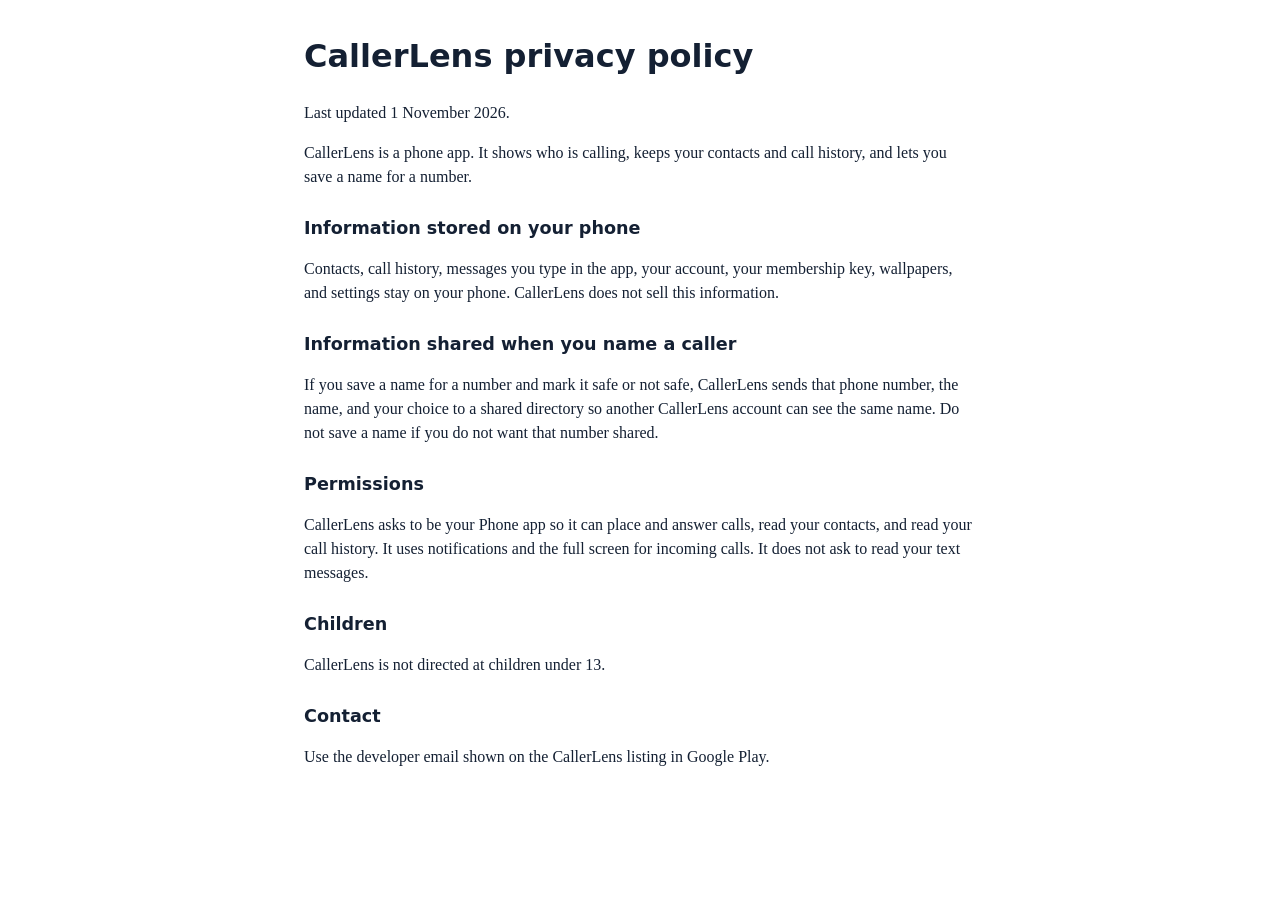
==== privacy.html @ 9dc4a0d4 "Add CallerLens privacy policy" ====
<!DOCTYPE html>
<html lang="en">
<head>
  <meta charset="utf-8" />
  <meta name="viewport" content="width=device-width, initial-scale=1" />
  <title>CallerLens privacy policy</title>
  <style>
    body { font-family: Georgia, serif; max-width: 42rem; margin: 2rem auto; padding: 0 1.25rem; color: #142033; line-height: 1.5; }
    h1 { font-family: system-ui, sans-serif; }
    h2 { font-family: system-ui, sans-serif; font-size: 1.1rem; margin-top: 1.6rem; }
  </style>
</head>
<body>
  <h1>CallerLens privacy policy</h1>
  <p>Last updated 1 November 2026.</p>
  <p>CallerLens is a phone app. It shows who is calling, keeps your contacts and call history, and lets you save a name for a number.</p>
  <h2>Information stored on your phone</h2>
  <p>Contacts, call history, messages you type in the app, your account, your membership key, wallpapers, and settings stay on your phone. CallerLens does not sell this information.</p>
  <h2>Information shared when you name a caller</h2>
  <p>If you save a name for a number and mark it safe or not safe, CallerLens sends that phone number, the name, and your choice to a shared directory so another CallerLens account can see the same name. Do not save a name if you do not want that number shared.</p>
  <h2>Permissions</h2>
  <p>CallerLens asks to be your Phone app so it can place and answer calls, read your contacts, and read your call history. It uses notifications and the full screen for incoming calls. It does not ask to read your text messages.</p>
  <h2>Children</h2>
  <p>CallerLens is not directed at children under 13.</p>
  <h2>Contact</h2>
  <p>Use the developer email shown on the CallerLens listing in Google Play.</p>
</body>
</html>
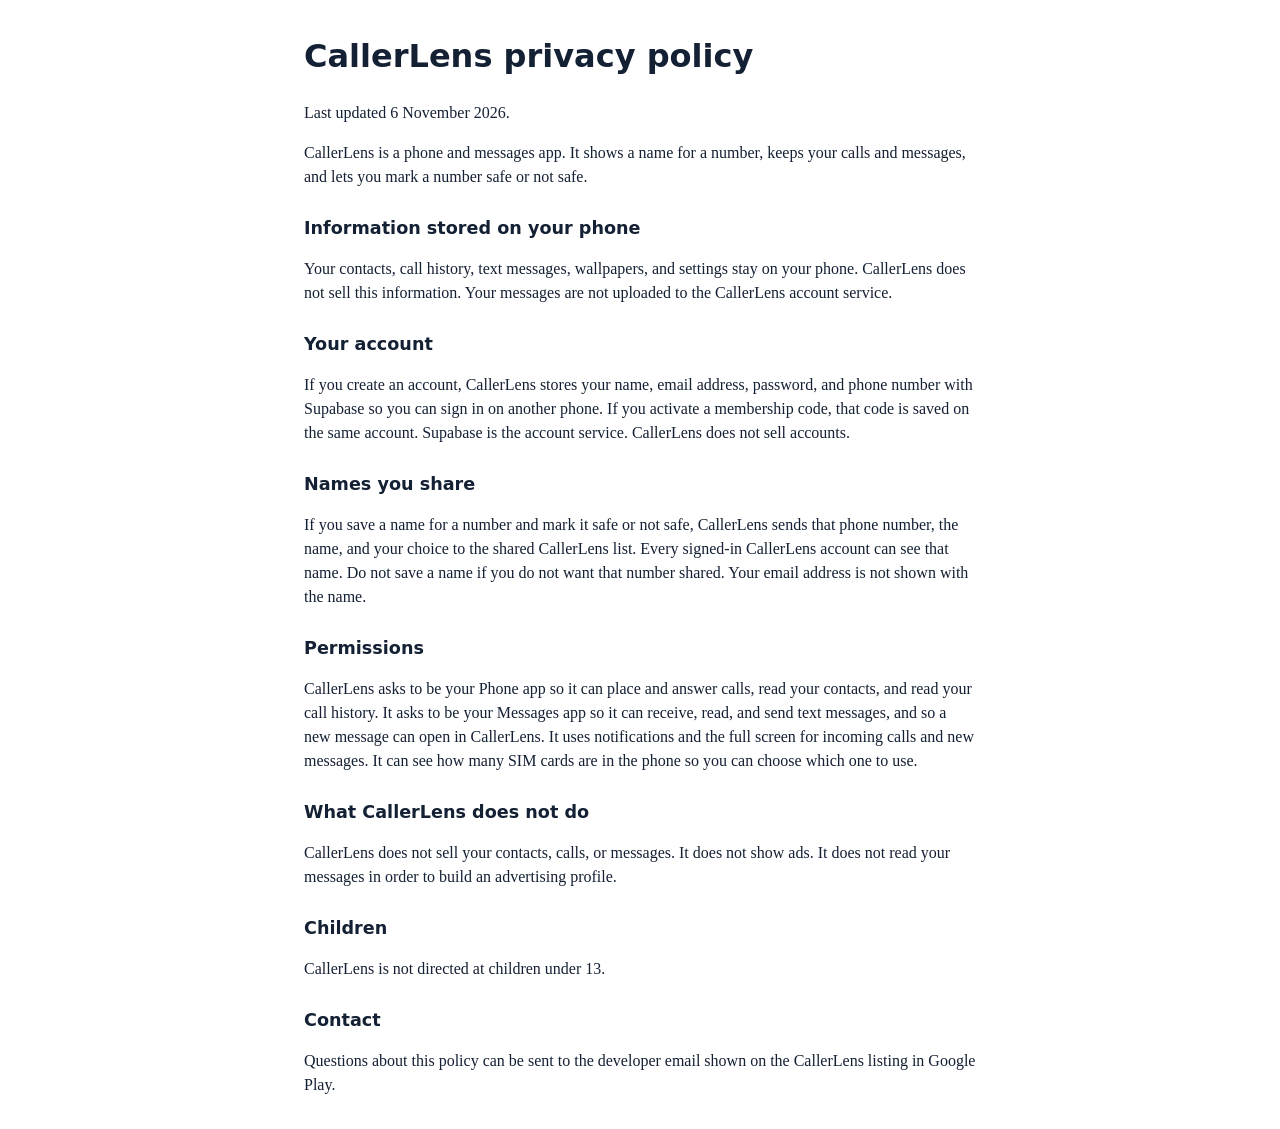
==== commit 12cabe7c: "Update the privacy policy for accounts, messages, and shared names." ====
--- a/privacy.html
+++ b/privacy.html
@@ -12,17 +12,21 @@
 </head>
 <body>
   <h1>CallerLens privacy policy</h1>
-  <p>Last updated 1 November 2026.</p>
-  <p>CallerLens is a phone app. It shows who is calling, keeps your contacts and call history, and lets you save a name for a number.</p>
+  <p>Last updated 6 November 2026.</p>
+  <p>CallerLens is a phone and messages app. It shows a name for a number, keeps your calls and messages, and lets you mark a number safe or not safe.</p>
   <h2>Information stored on your phone</h2>
-  <p>Contacts, call history, messages you type in the app, your account, your membership key, wallpapers, and settings stay on your phone. CallerLens does not sell this information.</p>
-  <h2>Information shared when you name a caller</h2>
-  <p>If you save a name for a number and mark it safe or not safe, CallerLens sends that phone number, the name, and your choice to a shared directory so another CallerLens account can see the same name. Do not save a name if you do not want that number shared.</p>
+  <p>Your contacts, call history, text messages, wallpapers, and settings stay on your phone. CallerLens does not sell this information. Your messages are not uploaded to the CallerLens account service.</p>
+  <h2>Your account</h2>
+  <p>If you create an account, CallerLens stores your name, email address, password, and phone number with Supabase so you can sign in on another phone. If you activate a membership code, that code is saved on the same account. Supabase is the account service. CallerLens does not sell accounts.</p>
+  <h2>Names you share</h2>
+  <p>If you save a name for a number and mark it safe or not safe, CallerLens sends that phone number, the name, and your choice to the shared CallerLens list. Every signed-in CallerLens account can see that name. Do not save a name if you do not want that number shared. Your email address is not shown with the name.</p>
   <h2>Permissions</h2>
-  <p>CallerLens asks to be your Phone app so it can place and answer calls, read your contacts, and read your call history. It uses notifications and the full screen for incoming calls. It does not ask to read your text messages.</p>
+  <p>CallerLens asks to be your Phone app so it can place and answer calls, read your contacts, and read your call history. It asks to be your Messages app so it can receive, read, and send text messages, and so a new message can open in CallerLens. It uses notifications and the full screen for incoming calls and new messages. It can see how many SIM cards are in the phone so you can choose which one to use.</p>
+  <h2>What CallerLens does not do</h2>
+  <p>CallerLens does not sell your contacts, calls, or messages. It does not show ads. It does not read your messages in order to build an advertising profile.</p>
   <h2>Children</h2>
   <p>CallerLens is not directed at children under 13.</p>
   <h2>Contact</h2>
-  <p>Use the developer email shown on the CallerLens listing in Google Play.</p>
+  <p>Questions about this policy can be sent to the developer email shown on the CallerLens listing in Google Play.</p>
 </body>
 </html>
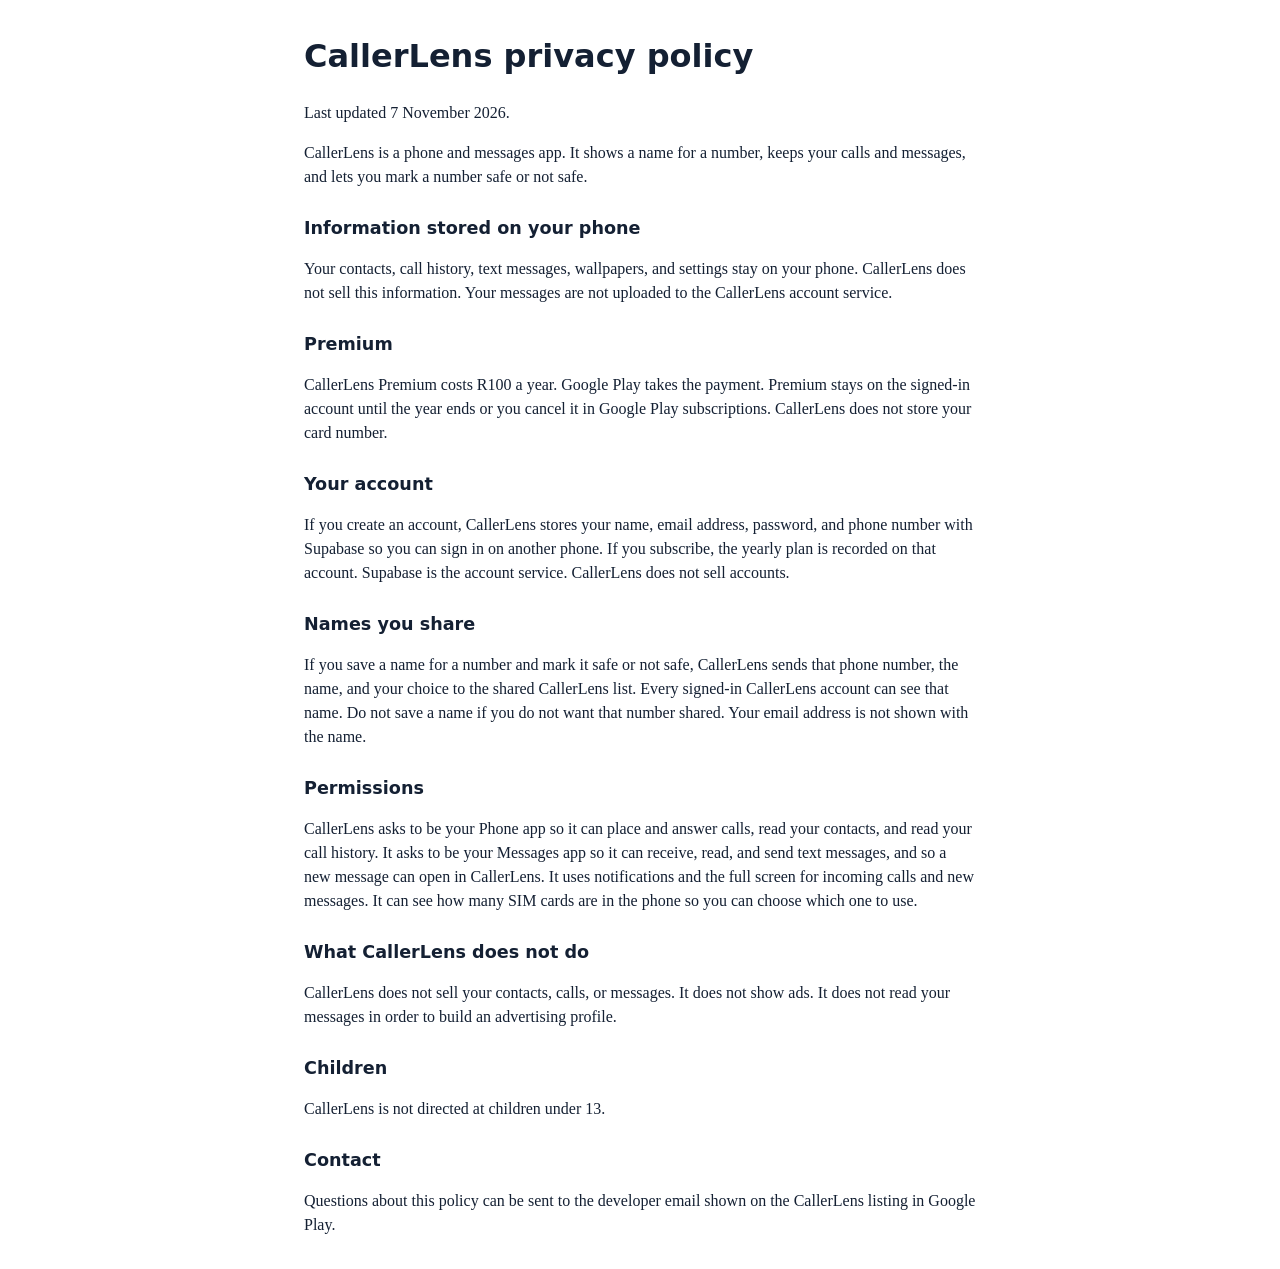
==== commit 4f30d29e: "Switch Premium to a yearly plan and update the privacy policy." ====
--- a/privacy.html
+++ b/privacy.html
@@ -12,12 +12,14 @@
 </head>
 <body>
   <h1>CallerLens privacy policy</h1>
-  <p>Last updated 6 November 2026.</p>
+  <p>Last updated 7 November 2026.</p>
   <p>CallerLens is a phone and messages app. It shows a name for a number, keeps your calls and messages, and lets you mark a number safe or not safe.</p>
   <h2>Information stored on your phone</h2>
   <p>Your contacts, call history, text messages, wallpapers, and settings stay on your phone. CallerLens does not sell this information. Your messages are not uploaded to the CallerLens account service.</p>
+  <h2>Premium</h2>
+  <p>CallerLens Premium costs R100 a year. Google Play takes the payment. Premium stays on the signed-in account until the year ends or you cancel it in Google Play subscriptions. CallerLens does not store your card number.</p>
   <h2>Your account</h2>
-  <p>If you create an account, CallerLens stores your name, email address, password, and phone number with Supabase so you can sign in on another phone. If you activate a membership code, that code is saved on the same account. Supabase is the account service. CallerLens does not sell accounts.</p>
+  <p>If you create an account, CallerLens stores your name, email address, password, and phone number with Supabase so you can sign in on another phone. If you subscribe, the yearly plan is recorded on that account. Supabase is the account service. CallerLens does not sell accounts.</p>
   <h2>Names you share</h2>
   <p>If you save a name for a number and mark it safe or not safe, CallerLens sends that phone number, the name, and your choice to the shared CallerLens list. Every signed-in CallerLens account can see that name. Do not save a name if you do not want that number shared. Your email address is not shown with the name.</p>
   <h2>Permissions</h2>
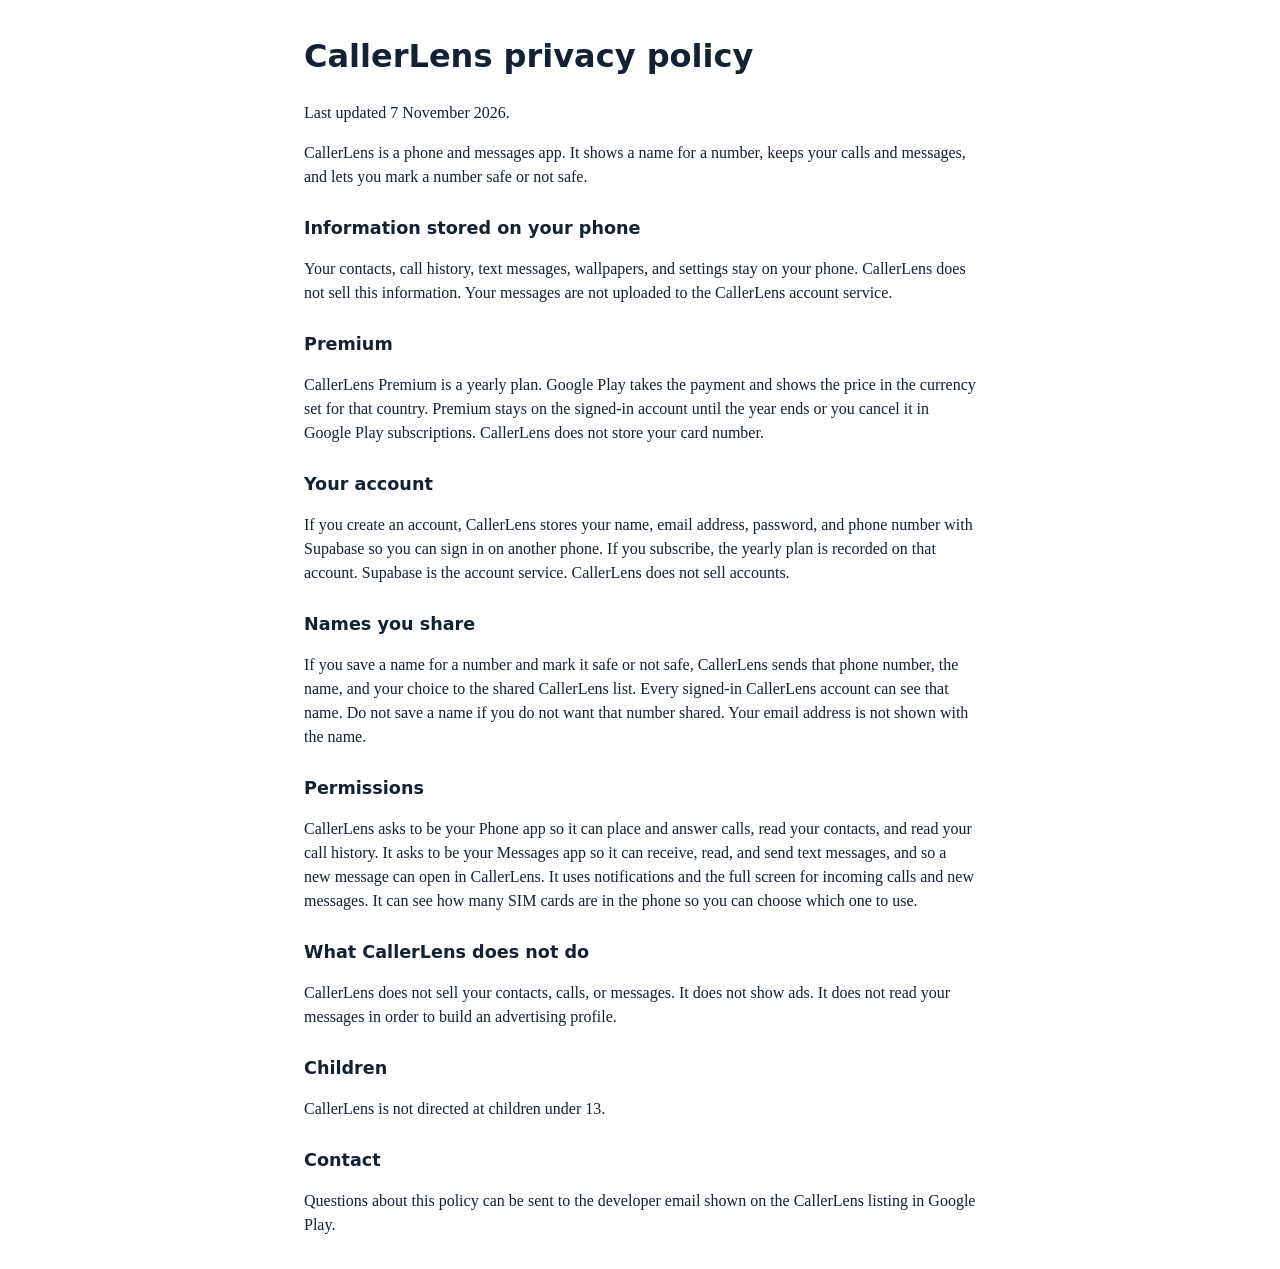
==== commit 9c0e8809: "Show the Google Play price for the phone's country." ====
--- a/privacy.html
+++ b/privacy.html
@@ -17,7 +17,7 @@
   <h2>Information stored on your phone</h2>
   <p>Your contacts, call history, text messages, wallpapers, and settings stay on your phone. CallerLens does not sell this information. Your messages are not uploaded to the CallerLens account service.</p>
   <h2>Premium</h2>
-  <p>CallerLens Premium costs R100 a year. Google Play takes the payment. Premium stays on the signed-in account until the year ends or you cancel it in Google Play subscriptions. CallerLens does not store your card number.</p>
+  <p>CallerLens Premium is a yearly plan. Google Play takes the payment and shows the price in the currency set for that country. Premium stays on the signed-in account until the year ends or you cancel it in Google Play subscriptions. CallerLens does not store your card number.</p>
   <h2>Your account</h2>
   <p>If you create an account, CallerLens stores your name, email address, password, and phone number with Supabase so you can sign in on another phone. If you subscribe, the yearly plan is recorded on that account. Supabase is the account service. CallerLens does not sell accounts.</p>
   <h2>Names you share</h2>
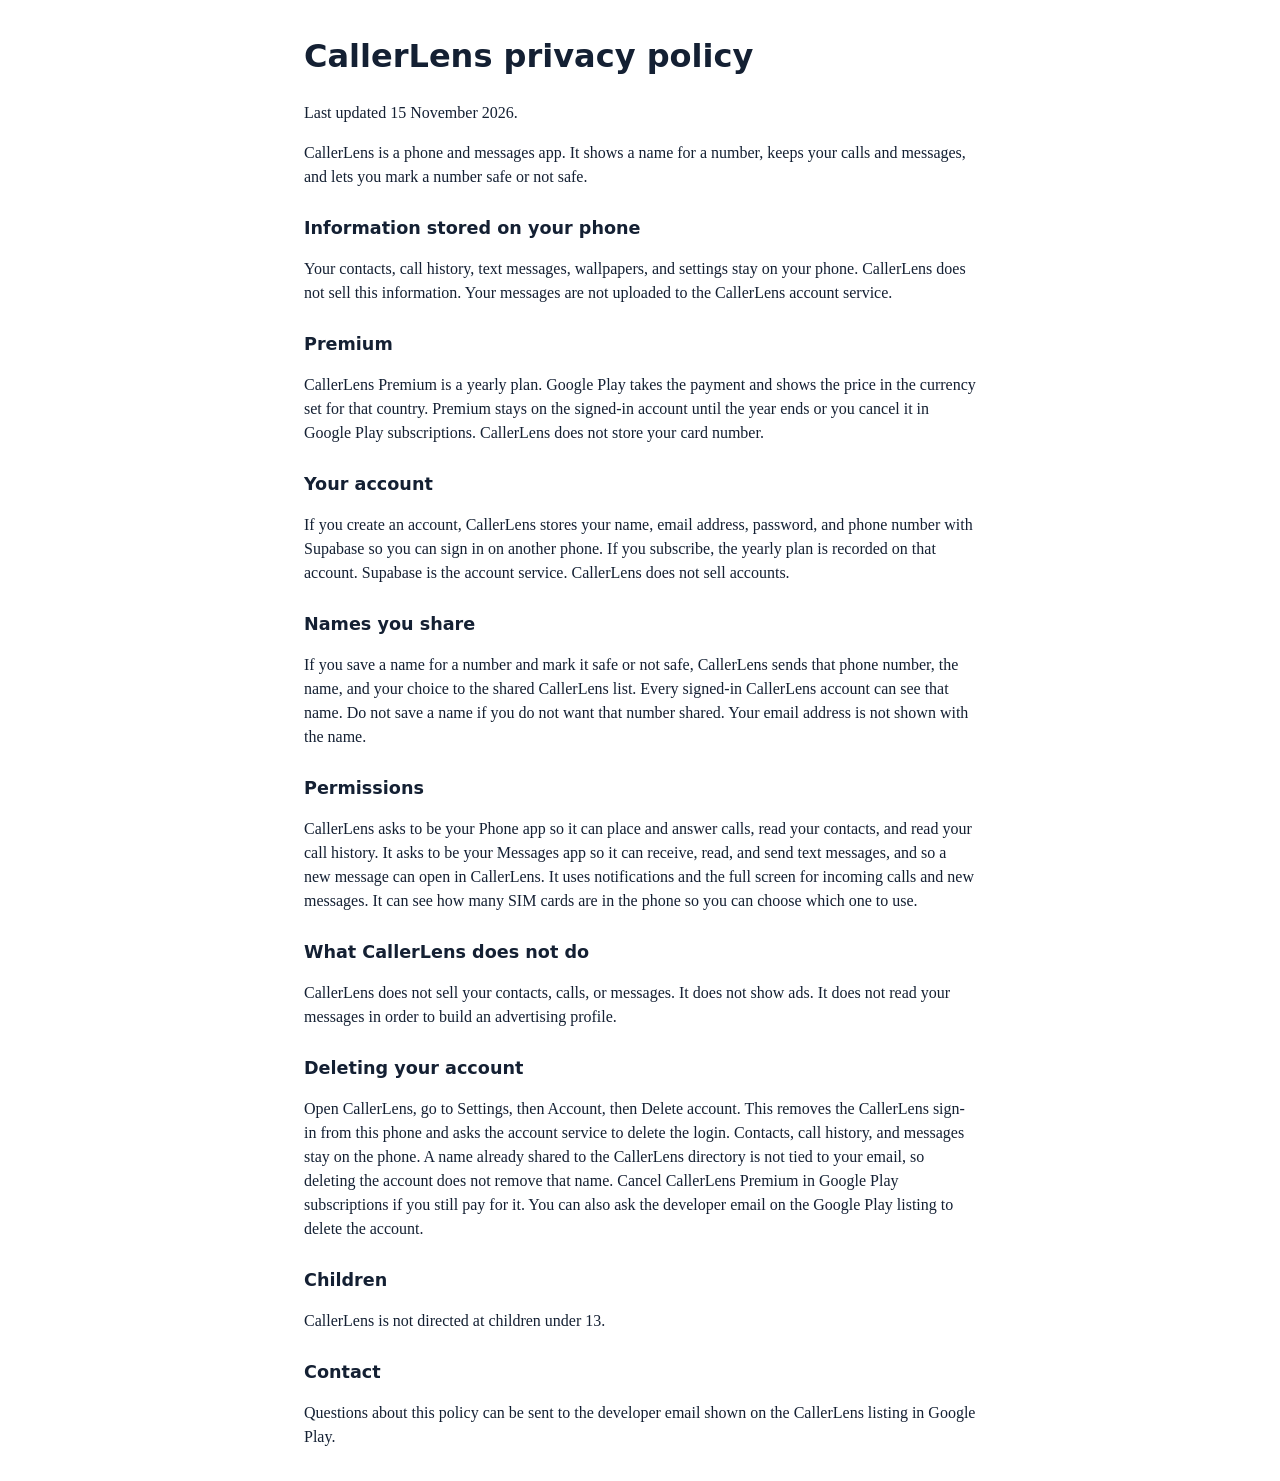
==== commit 6f7ac6e6: "Publish CallerLens privacy policy for Play" ====
--- a/privacy.html
+++ b/privacy.html
@@ -12,7 +12,7 @@
 </head>
 <body>
   <h1>CallerLens privacy policy</h1>
-  <p>Last updated 7 November 2026.</p>
+  <p>Last updated 15 November 2026.</p>
   <p>CallerLens is a phone and messages app. It shows a name for a number, keeps your calls and messages, and lets you mark a number safe or not safe.</p>
   <h2>Information stored on your phone</h2>
   <p>Your contacts, call history, text messages, wallpapers, and settings stay on your phone. CallerLens does not sell this information. Your messages are not uploaded to the CallerLens account service.</p>
@@ -26,6 +26,8 @@
   <p>CallerLens asks to be your Phone app so it can place and answer calls, read your contacts, and read your call history. It asks to be your Messages app so it can receive, read, and send text messages, and so a new message can open in CallerLens. It uses notifications and the full screen for incoming calls and new messages. It can see how many SIM cards are in the phone so you can choose which one to use.</p>
   <h2>What CallerLens does not do</h2>
   <p>CallerLens does not sell your contacts, calls, or messages. It does not show ads. It does not read your messages in order to build an advertising profile.</p>
+  <h2>Deleting your account</h2>
+  <p>Open CallerLens, go to Settings, then Account, then Delete account. This removes the CallerLens sign-in from this phone and asks the account service to delete the login. Contacts, call history, and messages stay on the phone. A name already shared to the CallerLens directory is not tied to your email, so deleting the account does not remove that name. Cancel CallerLens Premium in Google Play subscriptions if you still pay for it. You can also ask the developer email on the Google Play listing to delete the account.</p>
   <h2>Children</h2>
   <p>CallerLens is not directed at children under 13.</p>
   <h2>Contact</h2>
